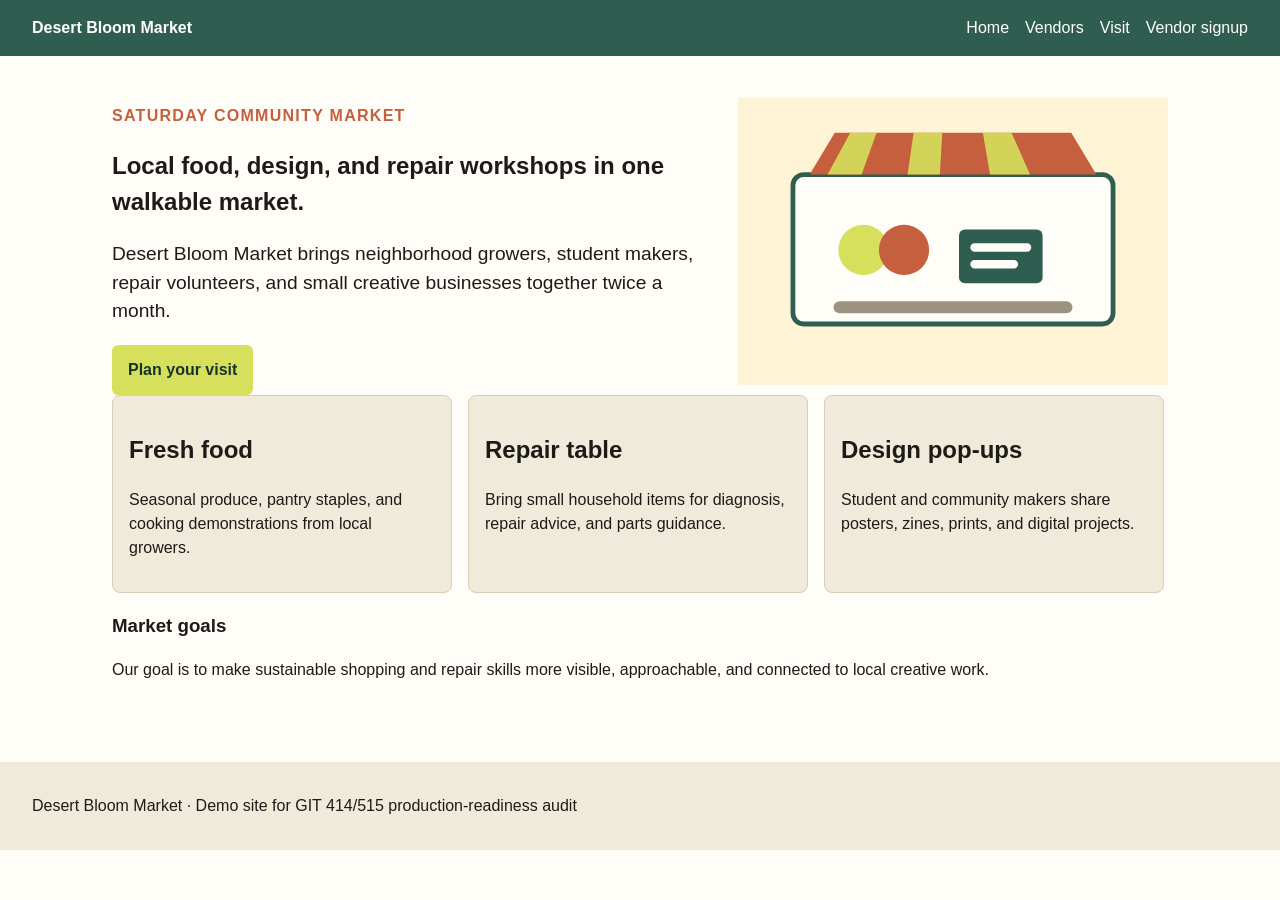
==== git414-515-module0/production-readiness-assessment-site/index.html @ 09546546 "Initial commit" ====
<!doctype html>
<html>
<head>
  <meta charset="utf-8">
  <title>Desert Bloom Market</title>
  <link rel="stylesheet" href="assets/styles.css">
</head>
<body>
  <header class="site-header">
    <a class="logo" href="index.html">Desert Bloom Market</a>
    <nav aria-label="Main navigation">
      <a href="index.html">Home</a>
      <a href="vendors.html">Vendors</a>
      <a href="visit.html">Visit</a>
      <a href="signup.html">Vendor signup</a>
    </nav>
  </header>

  <main class="page">
    <section class="hero">
      <div>
        <p class="eyebrow">Saturday Community Market</p>
        <h1>Local food, design, and repair workshops in one walkable market.</h1>
        <p class="lede">Desert Bloom Market brings neighborhood growers, student makers, repair volunteers, and small creative businesses together twice a month.</p>
        <a class="button" href="visit.html">Plan your visit</a>
      </div>
      <img class="hero-image" src="assets/market-hero.svg" alt="market">
    </section>

    <section class="feature-row">
      <article class="feature-card">
        <h2>Fresh food</h2>
        <p>Seasonal produce, pantry staples, and cooking demonstrations from local growers.</p>
      </article>
      <article class="feature-card highlight">
        <h2>Repair table</h2>
        <p>Bring small household items for diagnosis, repair advice, and parts guidance.</p>
      </article>
      <article class="feature-card">
        <h2>Design pop-ups</h2>
        <p>Student and community makers share posters, zines, prints, and digital projects.</p>
      </article>
    </section>

    <section>
      <h3>Market goals</h3>
      <p>Our goal is to make sustainable shopping and repair skills more visible, approachable, and connected to local creative work.</p>
    </section>
  </main>

  <footer>
    <p>Desert Bloom Market · Demo site for GIT 414/515 production-readiness audit</p>
  </footer>
</body>
</html>
---- git414-515-module0/production-readiness-assessment-site/assets/styles.css ----
:root {
  --green: #2f5d50;
  --lime: #d6e05d;
  --clay: #c65f3d;
  --paper: #fffdf7;
  --ink: #1c1b18;
  --muted: #f0eadb;
}

* {
  box-sizing: border-box;
}

body {
  margin: 0;
  font-family: Arial, Helvetica, sans-serif;
  color: var(--ink);
  background: var(--paper);
  line-height: 1.5;
}

a {
  color: var(--green);
}

a:focus {
  outline: 0;
}

.site-header {
  display: flex;
  align-items: center;
  justify-content: space-between;
  gap: 2rem;
  padding: 1rem 2rem;
  background: var(--green);
}

.logo,
nav a {
  color: white;
  text-decoration: none;
}

.logo {
  font-weight: 700;
}

nav {
  display: flex;
  gap: 1rem;
  white-space: nowrap;
}

.page {
  width: 1120px;
  margin: 0 auto;
  padding: 2rem;
}

.hero {
  display: grid;
  grid-template-columns: minmax(0, 1fr) 430px;
  gap: 2rem;
  align-items: center;
}

.hero-image {
  width: 100%;
}

.eyebrow {
  color: var(--clay);
  font-weight: 700;
  text-transform: uppercase;
  letter-spacing: .08em;
}

.lede {
  font-size: 1.2rem;
}

.button,
button {
  display: inline-block;
  background: var(--lime);
  color: #17342c;
  border: none;
  border-radius: .4rem;
  padding: .8rem 1rem;
  font-weight: 700;
  text-decoration: none;
}

.feature-row,
.vendor-grid {
  display: grid;
  grid-template-columns: repeat(3, 340px);
  gap: 1rem;
}

.feature-card,
.vendor-card {
  padding: 1rem;
  border-radius: .5rem;
  background: var(--muted);
  border: 1px solid #d7ccb7;
}

main .vendor-grid article.special {
  background: var(--green);
  color: white;
}

.directions img {
  width: 100%;
  max-height: 280px;
  object-fit: cover;
}

table {
  width: 100%;
  border-collapse: collapse;
  margin-top: 1rem;
}

td {
  border: 1px solid #bcb4a4;
  padding: .75rem;
}

form {
  display: grid;
  gap: 1rem;
  max-width: 42rem;
}

label {
  display: grid;
  gap: .35rem;
  font-weight: 700;
}

input,
select,
textarea {
  font: inherit;
  border: 1px solid #9c927f;
  border-radius: .25rem;
  padding: .6rem;
}

textarea {
  min-height: 8rem;
}

footer {
  margin-top: 2rem;
  padding: 1rem 2rem;
  background: var(--muted);
}

@media (min-width: 980px) and (max-width: 760px) {
  .hero,
  .feature-row,
  .vendor-grid {
    grid-template-columns: 1fr;
  }
}
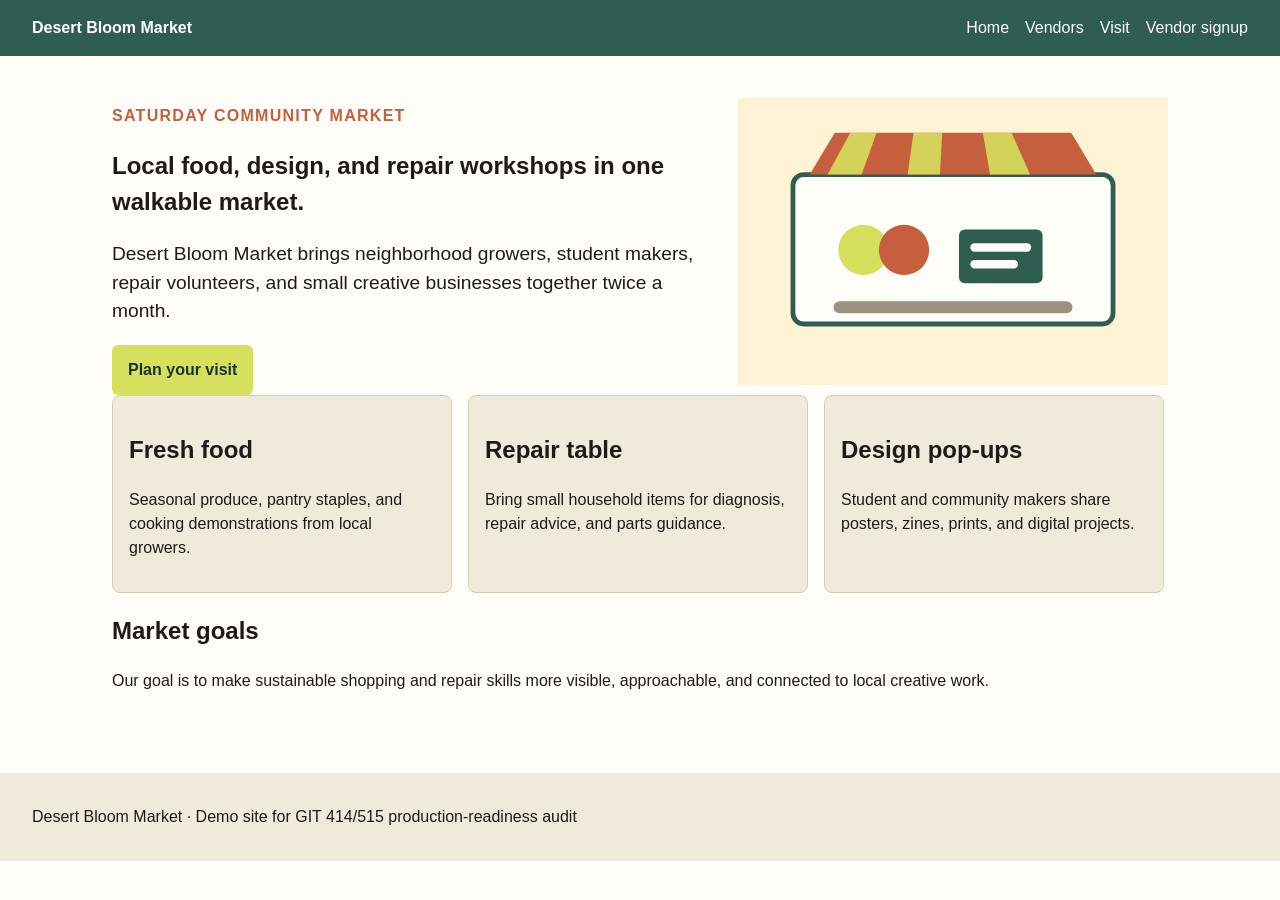
==== commit 66b49b21: "Update index.html Market goals" ====
--- a/git414-515-module0/production-readiness-assessment-site/index.html
+++ b/git414-515-module0/production-readiness-assessment-site/index.html
@@ -43,7 +43,7 @@
     </section>
 
     <section>
-      <h3>Market goals</h3>
+      <h2>Market goals</h2>
       <p>Our goal is to make sustainable shopping and repair skills more visible, approachable, and connected to local creative work.</p>
     </section>
   </main>
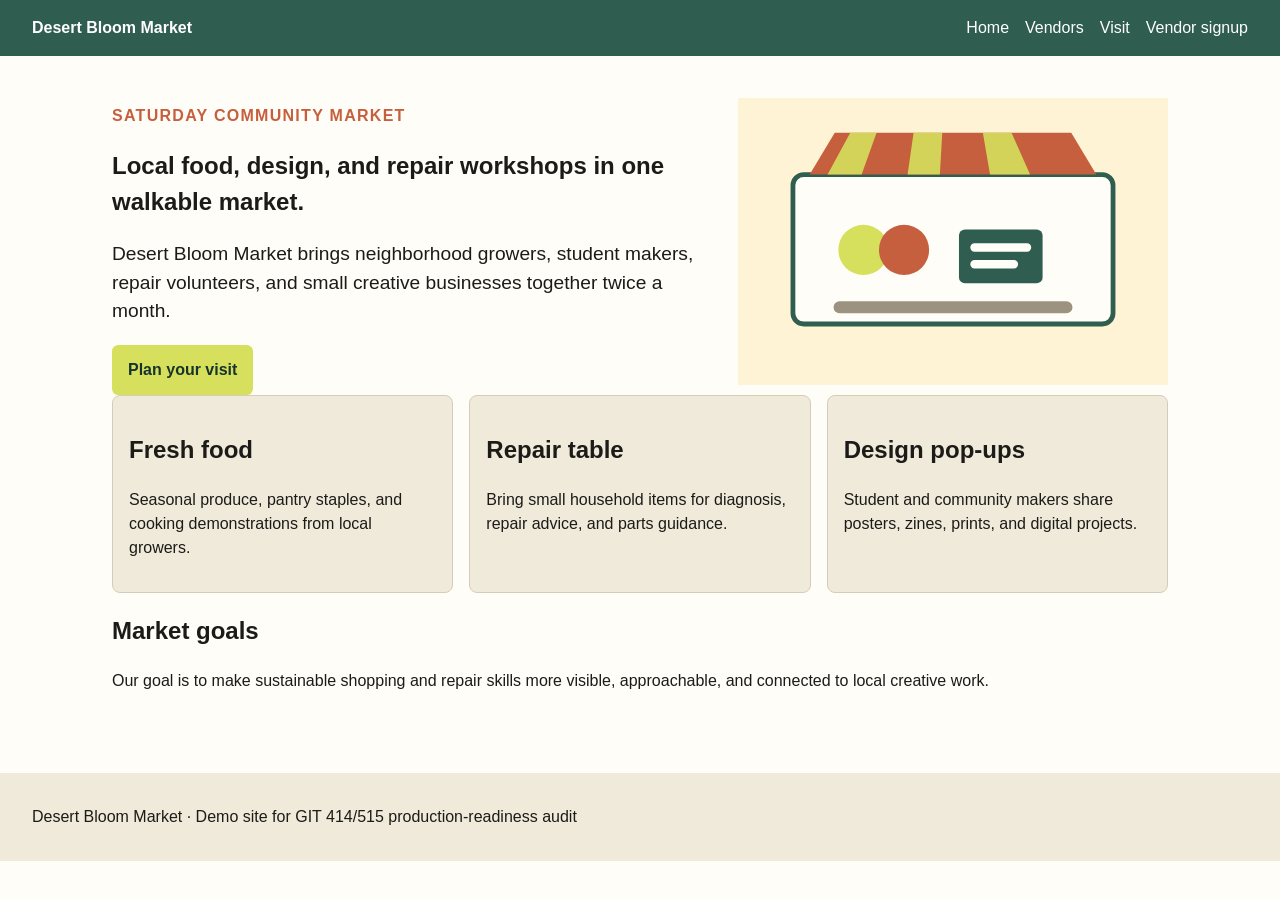
==== commit 9fcdc1aa: "R1 Responsive CSS" ====
--- a/git414-515-module0/production-readiness-assessment-site/index.html
+++ b/git414-515-module0/production-readiness-assessment-site/index.html
@@ -2,6 +2,7 @@
 <html>
 <head>
   <meta charset="utf-8">
+  <meta name="viewport" content="width=device-width, initial-scale=1">
   <title>Desert Bloom Market</title>
   <link rel="stylesheet" href="assets/styles.css">
 </head>
--- a/git414-515-module0/production-readiness-assessment-site/assets/styles.css
+++ b/git414-515-module0/production-readiness-assessment-site/assets/styles.css
@@ -29,9 +29,10 @@
 
 .site-header {
   display: flex;
+  flex-wrap: wrap;
   align-items: center;
   justify-content: space-between;
-  gap: 2rem;
+  gap: 1rem 2rem;
   padding: 1rem 2rem;
   background: var(--green);
 }
@@ -48,19 +49,20 @@
 
 nav {
   display: flex;
+  flex-wrap: wrap;
   gap: 1rem;
-  white-space: nowrap;
 }
 
 .page {
-  width: 1120px;
+  width: 100%;
+  max-width: 1120px;
   margin: 0 auto;
   padding: 2rem;
 }
 
 .hero {
   display: grid;
-  grid-template-columns: minmax(0, 1fr) 430px;
+  grid-template-columns: minmax(0, 1fr) minmax(0, 430px);
   gap: 2rem;
   align-items: center;
 }
@@ -95,7 +97,7 @@
 .feature-row,
 .vendor-grid {
   display: grid;
-  grid-template-columns: repeat(3, 340px);
+  grid-template-columns: repeat(3, minmax(0, 1fr));
   gap: 1rem;
 }
 
@@ -160,10 +162,10 @@
   background: var(--muted);
 }
 
-@media (min-width: 980px) and (max-width: 760px) {
+@media (max-width: 760px) {
   .hero,
   .feature-row,
   .vendor-grid {
-    grid-template-columns: 1fr;
+    grid-template-columns: minmax(0, 1fr);
   }
 }
